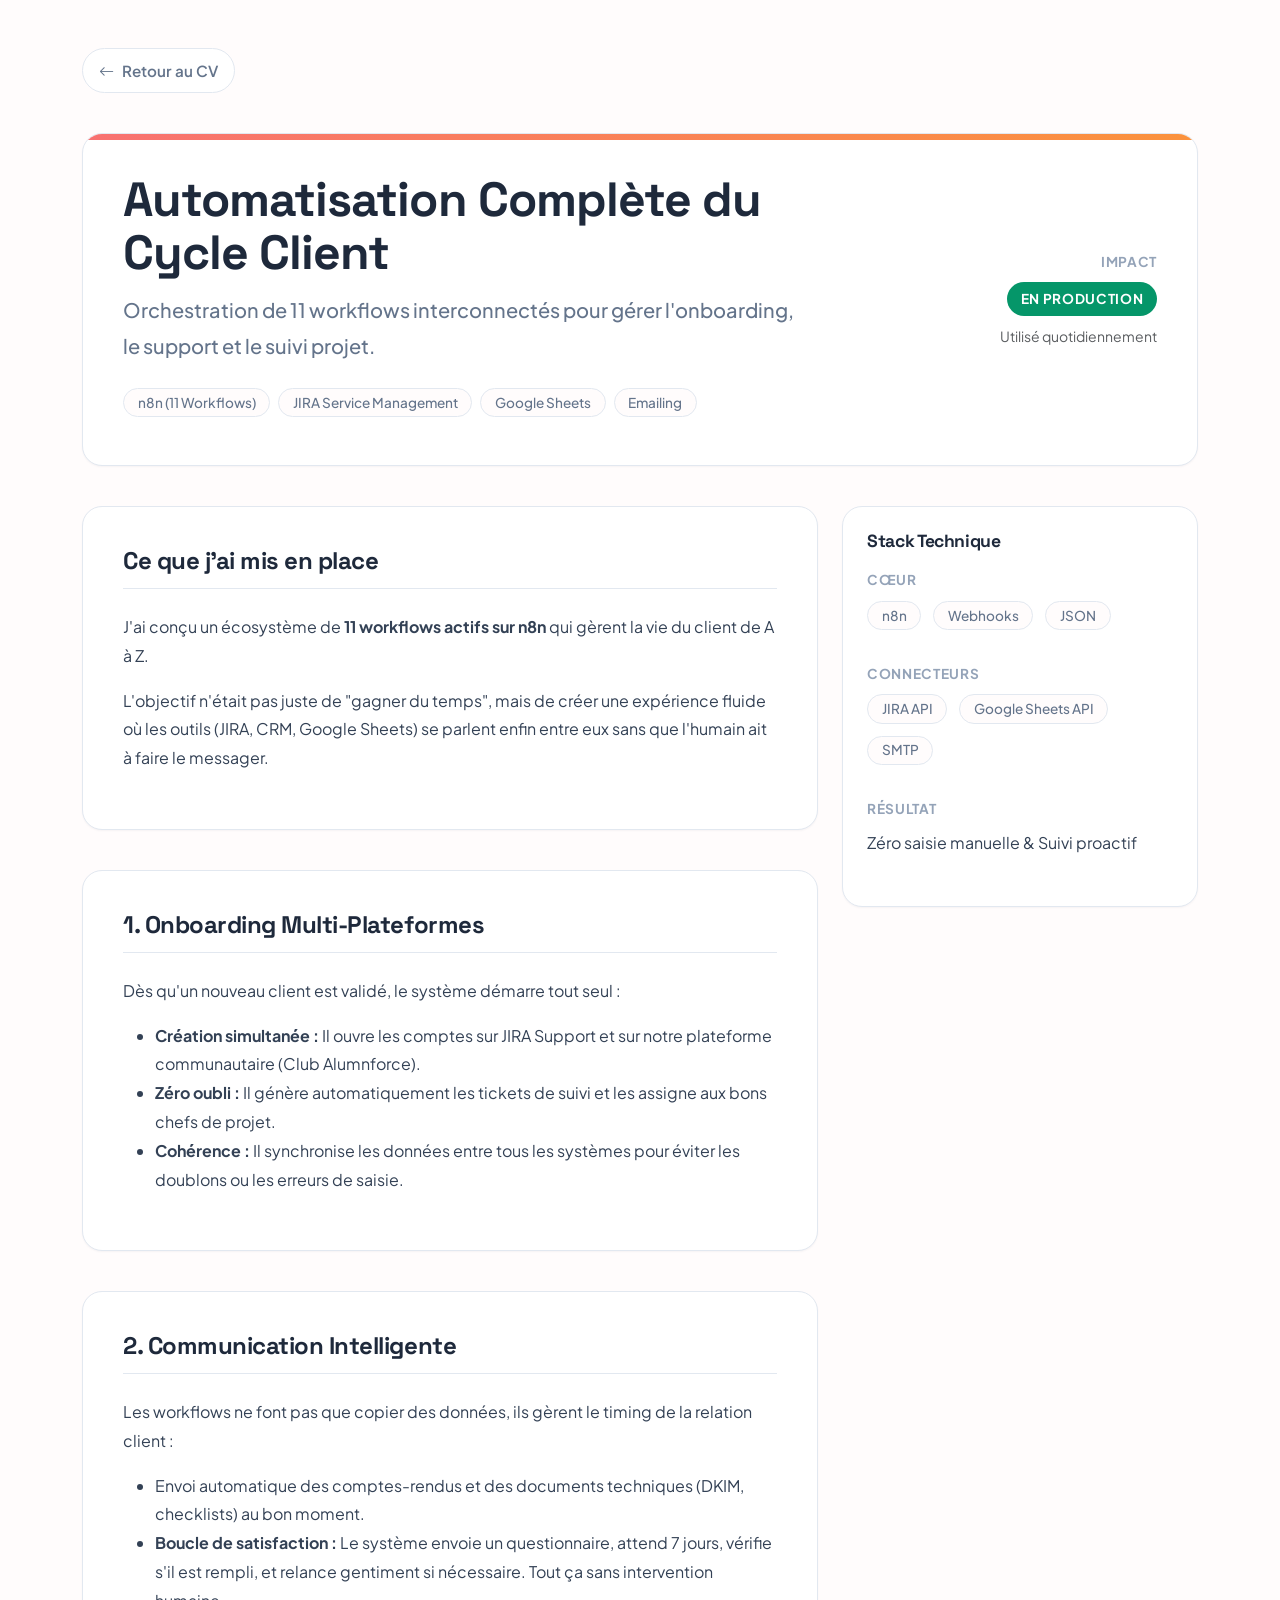
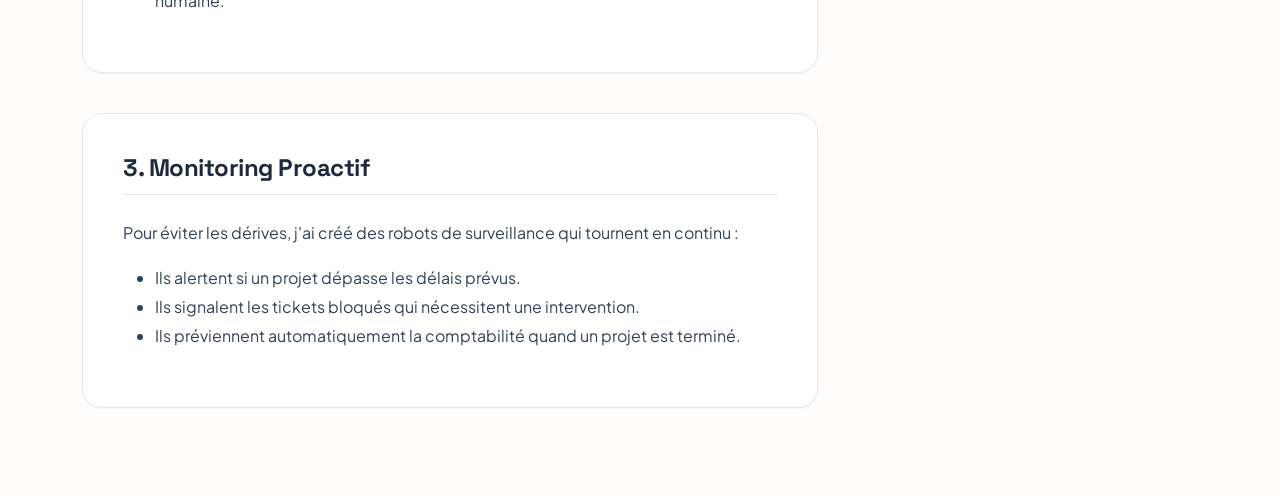
==== pages/projects/automation.html @ a8fdc612 "Initial commit: Portfolio website" ====
<!DOCTYPE html>
<html lang="fr">
<head>
  <meta charset="UTF-8" />
  <meta name="viewport" content="width=device-width, initial-scale=1" />
  <title>Automatisation du Cycle Client – Rémi GUERIN</title>

  <!-- Favicon -->
  <link rel="icon" type="image/svg+xml" href="../../favicon.svg">

  <!-- Fonts: Space Grotesk & Plus Jakarta Sans -->
  <link rel="preconnect" href="https://fonts.googleapis.com">
  <link rel="preconnect" href="https://fonts.gstatic.com" crossorigin>
  <link href="https://fonts.googleapis.com/css2?family=Plus+Jakarta+Sans:wght@400;500;600&family=Space+Grotesk:wght@500;700;800&display=swap" rel="stylesheet">

  <!-- Bootstrap 5 + Icons -->
  <link href="https://cdn.jsdelivr.net/npm/bootstrap@5.3.3/dist/css/bootstrap.min.css" rel="stylesheet" />
  <link href="https://cdn.jsdelivr.net/npm/bootstrap-icons@1.11.3/font/bootstrap-icons.css" rel="stylesheet" />

  <!-- Custom Styles -->
  <link rel="stylesheet" href="../../assets/css/variables.css" />
  <link rel="stylesheet" href="../../assets/css/project-page.css" />
</head>

<body>
  <div class="container py-5">
    <!-- Navigation retour -->
    <div>
      <a href="../../index.html#projects-section" class="back-link">
        <i class="bi bi-arrow-left"></i> Retour au CV
      </a>
    </div>

    <!-- Header du projet -->
    <header class="project-header fade-in-up">
      <div class="row align-items-center">
        <div class="col-lg-8">
          <h1 class="project-title">Automatisation Complète du Cycle Client</h1>
          <p class="project-lead">Orchestration de 11 workflows interconnectés pour gérer l'onboarding, le support et le suivi projet.</p>
          <div class="d-flex flex-wrap">
            <span class="badge">n8n (11 Workflows)</span>
            <span class="badge">JIRA Service Management</span>
            <span class="badge">Google Sheets</span>
            <span class="badge">Emailing</span>
          </div>
        </div>
        <div class="col-lg-4 text-lg-end mt-4 mt-lg-0">
          <span class="sidebar-label">Impact</span>
          <span class="status-badge active">En Production</span>
          <div class="text-muted small mt-2">Utilisé quotidiennement</div>
        </div>
      </div>
    </header>

    <div class="row">
      <!-- Colonne Principale -->
      <div class="col-lg-8">
        
        <!-- Section 1 -->
        <section class="content-card fade-in-up" style="transition-delay: 100ms;">
          <h2 class="content-title">Ce que j'ai mis en place</h2>
          <p>
            J'ai conçu un écosystème de <strong>11 workflows actifs sur n8n</strong> qui gèrent la vie du client de A à Z.
          </p>
          <p>
            L'objectif n'était pas juste de "gagner du temps", mais de créer une expérience fluide où les outils (JIRA, CRM, Google Sheets) se parlent enfin entre eux sans que l'humain ait à faire le messager.
          </p>
        </section>

        <!-- Section 2 -->
        <section class="content-card fade-in-up" style="transition-delay: 200ms;">
          <h2 class="content-title">1. Onboarding Multi-Plateformes</h2>
          <p>
            Dès qu'un nouveau client est validé, le système démarre tout seul :
          </p>
          <ul>
            <li><strong>Création simultanée :</strong> Il ouvre les comptes sur JIRA Support et sur notre plateforme communautaire (Club Alumnforce).</li>
            <li><strong>Zéro oubli :</strong> Il génère automatiquement les tickets de suivi et les assigne aux bons chefs de projet.</li>
            <li><strong>Cohérence :</strong> Il synchronise les données entre tous les systèmes pour éviter les doublons ou les erreurs de saisie.</li>
          </ul>
        </section>

        <!-- Section 3 -->
        <section class="content-card fade-in-up" style="transition-delay: 300ms;">
          <h2 class="content-title">2. Communication Intelligente</h2>
          <p>
            Les workflows ne font pas que copier des données, ils gèrent le timing de la relation client :
          </p>
          <ul>
            <li>Envoi automatique des comptes-rendus et des documents techniques (DKIM, checklists) au bon moment.</li>
            <li><strong>Boucle de satisfaction :</strong> Le système envoie un questionnaire, attend 7 jours, vérifie s'il est rempli, et relance gentiment si nécessaire. Tout ça sans intervention humaine.</li>
          </ul>
        </section>

        <!-- Section 4 -->
        <section class="content-card fade-in-up" style="transition-delay: 400ms;">
          <h2 class="content-title">3. Monitoring Proactif</h2>
          <p>
            Pour éviter les dérives, j'ai créé des robots de surveillance qui tournent en continu :
          </p>
          <ul>
            <li>Ils alertent si un projet dépasse les délais prévus.</li>
            <li>Ils signalent les tickets bloqués qui nécessitent une intervention.</li>
            <li>Ils préviennent automatiquement la comptabilité quand un projet est terminé.</li>
          </ul>
        </section>

      </div>

      <!-- Sidebar -->
      <div class="col-lg-4">
        <aside class="sidebar-card fade-in-up" style="transition-delay: 500ms;">
          <h3 class="sidebar-title">Stack Technique</h3>
          
          <div class="sidebar-section">
            <span class="sidebar-label">Cœur</span>
            <div class="d-flex flex-wrap gap-1">
              <span class="badge">n8n</span>
              <span class="badge">Webhooks</span>
              <span class="badge">JSON</span>
            </div>
          </div>

          <div class="sidebar-section">
            <span class="sidebar-label">Connecteurs</span>
            <div class="d-flex flex-wrap gap-1">
              <span class="badge">JIRA API</span>
              <span class="badge">Google Sheets API</span>
              <span class="badge">SMTP</span>
            </div>
          </div>

          <div class="sidebar-section">
            <span class="sidebar-label">Résultat</span>
            <div>Zéro saisie manuelle & Suivi proactif</div>
          </div>
        </aside>
      </div>
    </div>
  </div>

  <!-- Bootstrap JS -->
  <script src="https://cdn.jsdelivr.net/npm/bootstrap@5.3.3/dist/js/bootstrap.bundle.min.js"></script>
  
  <!-- Custom Scripts -->
  <script src="../../assets/js/animations.js"></script>
</body>
</html>
---- assets/css/variables.css ----
/* ============================================
   VARIABLES CSS - PORTFOLIO RÉMI GUERIN
   Design System v3.3 - Organic Warmth (Terracotta & Slate)
   ============================================ */

:root {
  /* ===== PALETTE DE COULEURS (Slate & Terracotta) ===== */
  
  /* Marque / Accents - TERRACOTTA / SAUMON */
  --primary: #1e293b;       /* Slate 800 - Plus doux que le noir */
  --primary-light: #475569; /* Slate 600 */
  
  /* Accent plus mature et moins "fluo" */
  --accent: #f87171;        /* Rouge/Orange doux (Red 400) - Chaleureux mais pas agressif */
  --accent-light: #fca5a5;  /* Red 300 - Pastel */
  --accent-dark: #dc2626;   /* Red 600 - Pour la lisibilité sur fond clair */

  /* Arrière-plans */
  --bg: #ffffff;            
  --light-bg: #fffcfc;      /* Blanc cassé très légèrement chaud (presque imperceptible) */
  --lighter-bg: #fafafa;    
  --card-bg: #ffffff;
  --border: #e2e8f0;        /* Slate 200 */

  /* Textes */
  --text: #334155;          /* Slate 700 */
  --text-light: #64748b;    /* Slate 500 */
  --text-lighter: #94a3b8;  /* Slate 400 */

  /* Gradients */
  /* Dégradé pêche/saumon très doux */
  --gradient-primary: linear-gradient(135deg, #f87171 0%, #fb923c 100%); 
  --gradient-dark: linear-gradient(135deg, #1e293b 0%, #334155 100%);
  --gradient-light: linear-gradient(135deg, #fffcfc 0%, #ffffff 100%);
  --gradient-glow: radial-gradient(circle at center, rgba(248, 113, 113, 0.12) 0%, rgba(255, 255, 255, 0) 70%);

  /* ===== TYPOGRAPHIE ===== */
  --font-heading: 'Space Grotesk', sans-serif;
  --font-body: 'Plus Jakarta Sans', sans-serif;

  /* ===== OMBRES (Chaudes mais subtiles) ===== */
  --shadow-sm: 0 1px 2px 0 rgba(15, 23, 42, 0.04);
  --shadow-md: 0 4px 6px -1px rgba(15, 23, 42, 0.08), 0 2px 4px -1px rgba(15, 23, 42, 0.04);
  --shadow-lg: 0 10px 15px -3px rgba(15, 23, 42, 0.08), 0 4px 6px -2px rgba(15, 23, 42, 0.04);
  --shadow-xl: 0 20px 25px -5px rgba(15, 23, 42, 0.08), 0 10px 10px -5px rgba(15, 23, 42, 0.03);
  
  /* Glow coloré très diffus */
  --shadow-accent: 0 10px 40px -10px rgba(248, 113, 113, 0.25);

  /* ===== DIVERS ===== */
  --transition-fast: 150ms cubic-bezier(0.4, 0, 0.2, 1);
  --transition-base: 300ms cubic-bezier(0.4, 0, 0.2, 1); 
  --transition-bounce: 500ms cubic-bezier(0.34, 1.56, 0.64, 1);

  --radius-sm: 8px;
  --radius-md: 12px;
  --radius-lg: 20px;       
  --radius-xl: 32px;
  --radius-full: 9999px;

  --space-xs: 0.5rem;
  --space-sm: 0.75rem;
  --space-md: 1rem;
  --space-lg: 1.5rem;
  --space-xl: 2.5rem;
  --space-2xl: 4rem;
}
---- assets/css/project-page.css ----
/* ============================================
   STYLES PAGES PROJETS - PORTFOLIO RÉMI GUERIN
   Design System v3.1 - Modern Light
   ============================================ */

/* ===== GLOBAL ===== */
body {
  background: var(--light-bg); /* Fond gris très clair pour faire ressortir le contenu blanc */
  font-family: var(--font-body);
  color: var(--text);
  line-height: 1.8;
}

h1, h2, h3, h4, h5, h6 {
  font-family: var(--font-heading);
  color: var(--primary);
  letter-spacing: -0.02em;
}

/* ===== NAVIGATION ===== */
.back-link {
  display: inline-flex;
  align-items: center;
  gap: 0.5rem;
  color: var(--text-light);
  text-decoration: none;
  font-weight: 600;
  font-size: 0.95rem;
  padding: 0.5rem 1rem;
  border-radius: var(--radius-full);
  background: #ffffff;
  border: 1px solid var(--border);
  transition: all 0.2s ease;
  margin-bottom: var(--space-xl);
}

.back-link:hover {
  color: var(--accent);
  border-color: var(--accent);
  transform: translateX(-3px);
  box-shadow: var(--shadow-sm);
}

/* ===== PROJECT HEADER ===== */
.project-header {
  background: #ffffff;
  border-radius: var(--radius-lg);
  border: 1px solid var(--border);
  padding: var(--space-xl);
  margin-bottom: var(--space-xl);
  box-shadow: var(--shadow-sm);
  position: relative;
  overflow: hidden;
}

/* Bandeau coloré décoratif en haut */
.project-header::before {
  content: '';
  position: absolute;
  top: 0;
  left: 0;
  right: 0;
  height: 6px;
  background: var(--gradient-primary);
}

.project-title {
  font-size: clamp(2rem, 5vw, 3rem);
  font-weight: 800;
  margin-bottom: var(--space-sm);
  line-height: 1.1;
}

.project-lead {
  font-size: 1.25rem;
  color: var(--text-light);
  margin-bottom: var(--space-lg);
  font-weight: 500;
}

/* ===== BADGES ===== */
.badge {
  background: var(--light-bg) !important;
  color: var(--text-light) !important;
  border: 1px solid var(--border) !important;
  padding: 0.5em 1em;
  border-radius: var(--radius-full);
  font-size: 0.85rem;
  font-weight: 500;
  margin-right: 0.5rem;
  margin-bottom: 0.5rem;
  font-family: var(--font-body);
}

/* ===== CONTENT SECTIONS ===== */
.content-card {
  background: #ffffff;
  border-radius: var(--radius-lg);
  border: 1px solid var(--border);
  padding: var(--space-xl);
  box-shadow: var(--shadow-sm);
  margin-bottom: var(--space-xl);
}

.content-title {
  font-size: 1.5rem;
  font-weight: 700;
  margin-bottom: var(--space-lg);
  padding-bottom: var(--space-sm);
  border-bottom: 1px solid var(--border);
  color: var(--primary);
}

p {
  color: var(--text);
  margin-bottom: var(--space-md);
}

em.placeholder-text {
  color: var(--text-lighter);
  font-style: italic;
}

/* ===== SIDEBAR CARD ===== */
.sidebar-card {
  background: #ffffff;
  border-radius: var(--radius-lg);
  border: 1px solid var(--border);
  padding: var(--space-lg);
  box-shadow: var(--shadow-sm);
  position: sticky;
  top: 2rem;
}

.sidebar-title {
  font-size: 1.1rem;
  font-weight: 700;
  margin-bottom: var(--space-md);
  color: var(--primary);
  font-family: var(--font-heading);
}

.sidebar-section {
  margin-bottom: var(--space-lg);
}

.sidebar-label {
  font-size: 0.85rem;
  text-transform: uppercase;
  letter-spacing: 0.05em;
  font-weight: 700;
  color: var(--text-lighter);
  margin-bottom: 0.5rem;
  display: block;
}

/* ===== STATUS BADGES ===== */
.status-badge {
  display: inline-block;
  padding: 0.35em 1em;
  border-radius: var(--radius-full);
  font-weight: 700;
  font-size: 0.85rem;
  text-transform: uppercase;
  letter-spacing: 0.05em;
  color: white !important;
}

.status-badge.active { background: #059669 !important; border: none !important; }
.status-badge.progress { background: #e11d48 !important; border: none !important; }
.status-badge.stable { background: #6366f1 !important; border: none !important; }
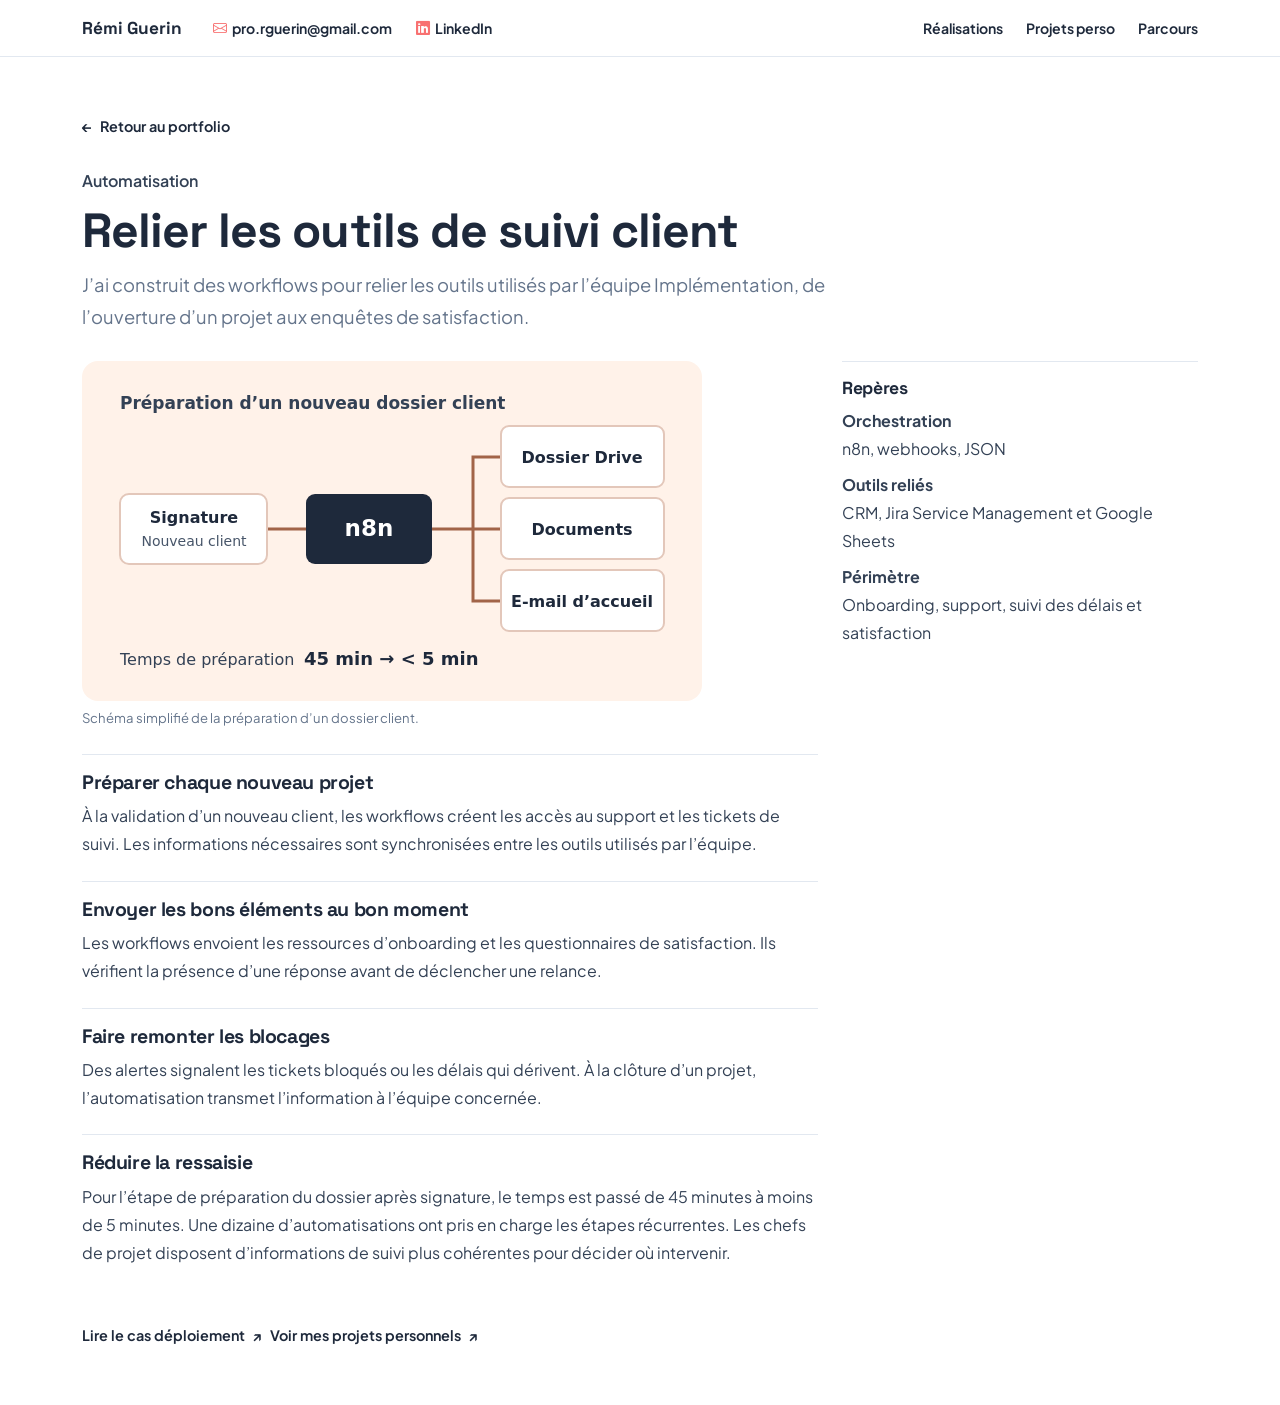
==== commit d2e2bca5: "Refonte du portfolio en site vitrine Nouveau hero avec photo, bande de résultats, offres, cartes de " ====
--- a/pages/projects/automation.html
+++ b/pages/projects/automation.html
@@ -1,148 +1,98 @@
-<!DOCTYPE html>
+<!doctype html>
 <html lang="fr">
 <head>
-  <meta charset="UTF-8" />
-  <meta name="viewport" content="width=device-width, initial-scale=1" />
-  <title>Automatisation du Cycle Client – Rémi GUERIN</title>
-
-  <!-- Favicon -->
+  <meta charset="utf-8">
+  <meta name="viewport" content="width=device-width, initial-scale=1">
+  <title>Relier les outils de suivi client — Rémi Guerin</title>
+  <meta name="description" content="J’ai construit des workflows pour relier les outils utilisés par l’équipe Implémentation, de l’ouverture d’un projet aux enquêtes de satisfaction.">
+  <meta name="theme-color" content="#fff7ed">
   <link rel="icon" type="image/svg+xml" href="../../favicon.svg">
 
-  <!-- Fonts: Space Grotesk & Plus Jakarta Sans -->
+  <!-- Fonts -->
   <link rel="preconnect" href="https://fonts.googleapis.com">
   <link rel="preconnect" href="https://fonts.gstatic.com" crossorigin>
   <link href="https://fonts.googleapis.com/css2?family=Plus+Jakarta+Sans:wght@400;500;600&family=Space+Grotesk:wght@500;700;800&display=swap" rel="stylesheet">
 
-  <!-- Bootstrap 5 + Icons -->
+  <!-- Bootstrap 5 -->
   <link href="https://cdn.jsdelivr.net/npm/bootstrap@5.3.3/dist/css/bootstrap.min.css" rel="stylesheet" />
   <link href="https://cdn.jsdelivr.net/npm/bootstrap-icons@1.11.3/font/bootstrap-icons.css" rel="stylesheet" />
 
-  <!-- Custom Styles -->
+  <!-- Styles -->
   <link rel="stylesheet" href="../../assets/css/variables.css" />
   <link rel="stylesheet" href="../../assets/css/project-page.css" />
+  <link rel="stylesheet" href="../../assets/css/modern.css" />
 </head>
+<body>
+  <a class="visually-hidden-focusable skip-link bg-white p-3" href="#contenu">Aller au contenu</a>
+  <header class="site-nav">
+    <div class="container site-nav-inner">
+      <a class="site-name" href="../../index.html#accueil">Rémi Guerin</a>
+      <div class="site-contacts" role="group" aria-label="Me contacter">
+        <a href="mailto:pro.rguerin@gmail.com" aria-label="E-mail : pro.rguerin@gmail.com">
+          <i class="bi bi-envelope" aria-hidden="true"></i>
+          <span class="email-full">pro.rguerin@gmail.com</span><span class="email-short">E-mail</span>
+        </a>
+        <a href="https://www.linkedin.com/in/r%C3%A9mi-guerin/">
+          <i class="bi bi-linkedin" aria-hidden="true"></i> LinkedIn
+        </a>
+      </div>
+      <nav class="site-nav-links" aria-label="Navigation principale">
+        <a href="../../index.html#projects-section">Réalisations</a>
+        <a href="../../index.html#projets-personnels">Projets perso</a>
+        <a href="../../index.html#parcours">Parcours</a>
+      </nav>
+    </div>
+  </header>
 
-<body>
-  <div class="container py-5">
-    <!-- Navigation retour -->
-    <div>
-      <a href="../../index.html#projects-section" class="back-link">
-        <i class="bi bi-arrow-left"></i> Retour au CV
-      </a>
-    </div>
-
-    <!-- Header du projet -->
-    <header class="project-header fade-in-up">
-      <div class="row align-items-center">
-        <div class="col-lg-8">
-          <h1 class="project-title">Automatisation Complète du Cycle Client</h1>
-          <p class="project-lead">Orchestration de 11 workflows interconnectés pour gérer l'onboarding, le support et le suivi projet.</p>
-          <div class="d-flex flex-wrap">
-            <span class="badge">n8n (11 Workflows)</span>
-            <span class="badge">JIRA Service Management</span>
-            <span class="badge">Google Sheets</span>
-            <span class="badge">Emailing</span>
-          </div>
-        </div>
-        <div class="col-lg-4 text-lg-end mt-4 mt-lg-0">
-          <span class="sidebar-label">Impact</span>
-          <span class="status-badge active">En Production</span>
-          <div class="text-muted small mt-2">Utilisé quotidiennement</div>
-        </div>
-      </div>
+  <main id="contenu" class="container py-5">
+    <a class="back-link" href="../../index.html#projects-section"><span aria-hidden="true">←</span> Retour au portfolio</a>
+    <header class="project-header">
+      <p class="fw-semibold mb-2">Automatisation</p>
+      <h1 class="project-title">Relier les outils de suivi client</h1>
+      <p class="project-lead mb-0">J’ai construit des workflows pour relier les outils utilisés par l’équipe Implémentation, de l’ouverture d’un projet aux enquêtes de satisfaction.</p>
     </header>
 
-    <div class="row">
-      <!-- Colonne Principale -->
+    <div class="row g-4">
       <div class="col-lg-8">
-        
-        <!-- Section 1 -->
-        <section class="content-card fade-in-up" style="transition-delay: 100ms;">
-          <h2 class="content-title">Ce que j'ai mis en place</h2>
-          <p>
-            J'ai conçu un écosystème de <strong>11 workflows actifs sur n8n</strong> qui gèrent la vie du client de A à Z.
-          </p>
-          <p>
-            L'objectif n'était pas juste de "gagner du temps", mais de créer une expérience fluide où les outils (JIRA, CRM, Google Sheets) se parlent enfin entre eux sans que l'humain ait à faire le messager.
-          </p>
+        <figure class="project-visual">
+          <img src="../../assets/images/n8n.svg" width="620" height="340" alt="Flux n8n de la signature à l’e-mail d’accueil, en passant par la création du dossier et des documents">
+          <figcaption>Schéma simplifié de la préparation d’un dossier client.</figcaption>
+        </figure>
+        <section class="content-card">
+          <h2 class="content-title">Préparer chaque nouveau projet</h2>
+          <p>À la validation d’un nouveau client, les workflows créent les accès au support et les tickets de suivi. Les informations nécessaires sont synchronisées entre les outils utilisés par l’équipe.</p>
         </section>
-
-        <!-- Section 2 -->
-        <section class="content-card fade-in-up" style="transition-delay: 200ms;">
-          <h2 class="content-title">1. Onboarding Multi-Plateformes</h2>
-          <p>
-            Dès qu'un nouveau client est validé, le système démarre tout seul :
-          </p>
-          <ul>
-            <li><strong>Création simultanée :</strong> Il ouvre les comptes sur JIRA Support et sur notre plateforme communautaire (Club Alumnforce).</li>
-            <li><strong>Zéro oubli :</strong> Il génère automatiquement les tickets de suivi et les assigne aux bons chefs de projet.</li>
-            <li><strong>Cohérence :</strong> Il synchronise les données entre tous les systèmes pour éviter les doublons ou les erreurs de saisie.</li>
-          </ul>
+        <section class="content-card">
+          <h2 class="content-title">Envoyer les bons éléments au bon moment</h2>
+          <p>Les workflows envoient les ressources d’onboarding et les questionnaires de satisfaction. Ils vérifient la présence d’une réponse avant de déclencher une relance.</p>
         </section>
-
-        <!-- Section 3 -->
-        <section class="content-card fade-in-up" style="transition-delay: 300ms;">
-          <h2 class="content-title">2. Communication Intelligente</h2>
-          <p>
-            Les workflows ne font pas que copier des données, ils gèrent le timing de la relation client :
-          </p>
-          <ul>
-            <li>Envoi automatique des comptes-rendus et des documents techniques (DKIM, checklists) au bon moment.</li>
-            <li><strong>Boucle de satisfaction :</strong> Le système envoie un questionnaire, attend 7 jours, vérifie s'il est rempli, et relance gentiment si nécessaire. Tout ça sans intervention humaine.</li>
-          </ul>
+        <section class="content-card">
+          <h2 class="content-title">Faire remonter les blocages</h2>
+          <p>Des alertes signalent les tickets bloqués ou les délais qui dérivent. À la clôture d’un projet, l’automatisation transmet l’information à l’équipe concernée.</p>
         </section>
-
-        <!-- Section 4 -->
-        <section class="content-card fade-in-up" style="transition-delay: 400ms;">
-          <h2 class="content-title">3. Monitoring Proactif</h2>
-          <p>
-            Pour éviter les dérives, j'ai créé des robots de surveillance qui tournent en continu :
-          </p>
-          <ul>
-            <li>Ils alertent si un projet dépasse les délais prévus.</li>
-            <li>Ils signalent les tickets bloqués qui nécessitent une intervention.</li>
-            <li>Ils préviennent automatiquement la comptabilité quand un projet est terminé.</li>
-          </ul>
+        <section class="content-card">
+          <h2 class="content-title">Réduire la ressaisie</h2>
+          <p>Pour l’étape de préparation du dossier après signature, le temps est passé de 45 minutes à moins de 5 minutes. Une dizaine d’automatisations ont pris en charge les étapes récurrentes. Les chefs de projet disposent d’informations de suivi plus cohérentes pour décider où intervenir.</p>
         </section>
-
       </div>
-
-      <!-- Sidebar -->
-      <div class="col-lg-4">
-        <aside class="sidebar-card fade-in-up" style="transition-delay: 500ms;">
-          <h3 class="sidebar-title">Stack Technique</h3>
-          
-          <div class="sidebar-section">
-            <span class="sidebar-label">Cœur</span>
-            <div class="d-flex flex-wrap gap-1">
-              <span class="badge">n8n</span>
-              <span class="badge">Webhooks</span>
-              <span class="badge">JSON</span>
-            </div>
-          </div>
-
-          <div class="sidebar-section">
-            <span class="sidebar-label">Connecteurs</span>
-            <div class="d-flex flex-wrap gap-1">
-              <span class="badge">JIRA API</span>
-              <span class="badge">Google Sheets API</span>
-              <span class="badge">SMTP</span>
-            </div>
-          </div>
-
-          <div class="sidebar-section">
-            <span class="sidebar-label">Résultat</span>
-            <div>Zéro saisie manuelle & Suivi proactif</div>
-          </div>
-        </aside>
-      </div>
+      <aside class="col-lg-4" aria-labelledby="reperes">
+        <div class="sidebar-card">
+          <h2 id="reperes" class="sidebar-title">Repères</h2>
+          <dl>
+            <dt>Orchestration</dt>
+            <dd>n8n, webhooks, JSON</dd>
+            <dt>Outils reliés</dt>
+            <dd>CRM, Jira Service Management et Google Sheets</dd>
+            <dt>Périmètre</dt>
+            <dd>Onboarding, support, suivi des délais et satisfaction</dd>
+          </dl>
+        </div>
+      </aside>
     </div>
-  </div>
-
-  <!-- Bootstrap JS -->
-  <script src="https://cdn.jsdelivr.net/npm/bootstrap@5.3.3/dist/js/bootstrap.bundle.min.js"></script>
-  
-  <!-- Custom Scripts -->
-  <script src="../../assets/js/animations.js"></script>
+    <div class="d-flex flex-wrap gap-2 mt-4">
+      <a class="back-link mb-0" href="deployments.html">Lire le cas déploiement <span aria-hidden="true">↗</span></a>
+      <a class="back-link mb-0" href="../../index.html#projets-personnels">Voir mes projets personnels <span aria-hidden="true">↗</span></a>
+    </div>
+  </main>
 </body>
 </html>
--- a/assets/css/variables.css
+++ b/assets/css/variables.css
@@ -14,6 +14,9 @@
   --accent: #f87171;        /* Rouge/Orange doux (Red 400) - Chaleureux mais pas agressif */
   --accent-light: #fca5a5;  /* Red 300 - Pastel */
   --accent-dark: #dc2626;   /* Red 600 - Pour la lisibilité sur fond clair */
+  --accent-orange: #fb923c;
+  --accent-surface: #fff2e9;
+  --accent-border: #f9d7c6;
 
   /* Arrière-plans */
   --bg: #ffffff;            
@@ -29,7 +32,7 @@
 
   /* Gradients */
   /* Dégradé pêche/saumon très doux */
-  --gradient-primary: linear-gradient(135deg, #f87171 0%, #fb923c 100%); 
+  --gradient-primary: linear-gradient(135deg, var(--accent) 0%, var(--accent-orange) 100%);
   --gradient-dark: linear-gradient(135deg, #1e293b 0%, #334155 100%);
   --gradient-light: linear-gradient(135deg, #fffcfc 0%, #ffffff 100%);
   --gradient-glow: radial-gradient(circle at center, rgba(248, 113, 113, 0.12) 0%, rgba(255, 255, 255, 0) 70%);
--- a/assets/css/project-page.css
+++ b/assets/css/project-page.css
@@ -1,171 +1,51 @@
-/* ============================================
-   STYLES PAGES PROJETS - PORTFOLIO RÉMI GUERIN
-   Design System v3.1 - Modern Light
-   ============================================ */
-
-/* ===== GLOBAL ===== */
 body {
-  background: var(--light-bg); /* Fond gris très clair pour faire ressortir le contenu blanc */
+  background: #fff;
   font-family: var(--font-body);
   color: var(--text);
-  line-height: 1.8;
+  line-height: 1.75;
 }
 
-h1, h2, h3, h4, h5, h6 {
+h1, h2, h3 {
   font-family: var(--font-heading);
   color: var(--primary);
-  letter-spacing: -0.02em;
+  letter-spacing: -.02em;
 }
 
-/* ===== NAVIGATION ===== */
 .back-link {
   display: inline-flex;
   align-items: center;
-  gap: 0.5rem;
-  color: var(--text-light);
+  gap: .45rem;
+  min-height: 2.75rem;
+  margin-bottom: 1.15rem;
+  color: var(--primary);
+  font-size: .9rem;
+  font-weight: 650;
   text-decoration: none;
-  font-weight: 600;
-  font-size: 0.95rem;
-  padding: 0.5rem 1rem;
-  border-radius: var(--radius-full);
-  background: #ffffff;
-  border: 1px solid var(--border);
-  transition: all 0.2s ease;
-  margin-bottom: var(--space-xl);
 }
 
-.back-link:hover {
-  color: var(--accent);
-  border-color: var(--accent);
-  transform: translateX(-3px);
-  box-shadow: var(--shadow-sm);
+.back-link:hover { color: var(--primary); text-decoration: underline; text-decoration-color: var(--accent-orange); text-underline-offset: .2em; }
+
+.project-header { max-width: 48rem; margin-bottom: 1.75rem; }
+.project-title {
+  margin-bottom: .65rem;
+  font-size: clamp(1.9rem, 5vw, 3rem);
+  font-weight: 700;
+  line-height: 1.15;
 }
+.project-lead { color: var(--text-light); font-size: clamp(1rem, 2.2vw, 1.15rem); }
 
-/* ===== PROJECT HEADER ===== */
-.project-header {
-  background: #ffffff;
-  border-radius: var(--radius-lg);
-  border: 1px solid var(--border);
-  padding: var(--space-xl);
-  margin-bottom: var(--space-xl);
-  box-shadow: var(--shadow-sm);
-  position: relative;
-  overflow: hidden;
+.content-card, .sidebar-card {
+  padding-top: 1rem;
+  border-top: 1px solid var(--border);
 }
+.content-card { margin-bottom: 1.4rem; }
+.content-title, .sidebar-title {
+  margin-bottom: .5rem;
+  font-size: 1.22rem;
+  font-weight: 700;
+}
+.sidebar-title { font-size: 1.1rem; }
 
-/* Bandeau coloré décoratif en haut */
-.project-header::before {
-  content: '';
-  position: absolute;
-  top: 0;
-  left: 0;
-  right: 0;
-  height: 6px;
-  background: var(--gradient-primary);
-}
-
-.project-title {
-  font-size: clamp(2rem, 5vw, 3rem);
-  font-weight: 800;
-  margin-bottom: var(--space-sm);
-  line-height: 1.1;
-}
-
-.project-lead {
-  font-size: 1.25rem;
-  color: var(--text-light);
-  margin-bottom: var(--space-lg);
-  font-weight: 500;
-}
-
-/* ===== BADGES ===== */
-.badge {
-  background: var(--light-bg) !important;
-  color: var(--text-light) !important;
-  border: 1px solid var(--border) !important;
-  padding: 0.5em 1em;
-  border-radius: var(--radius-full);
-  font-size: 0.85rem;
-  font-weight: 500;
-  margin-right: 0.5rem;
-  margin-bottom: 0.5rem;
-  font-family: var(--font-body);
-}
-
-/* ===== CONTENT SECTIONS ===== */
-.content-card {
-  background: #ffffff;
-  border-radius: var(--radius-lg);
-  border: 1px solid var(--border);
-  padding: var(--space-xl);
-  box-shadow: var(--shadow-sm);
-  margin-bottom: var(--space-xl);
-}
-
-.content-title {
-  font-size: 1.5rem;
-  font-weight: 700;
-  margin-bottom: var(--space-lg);
-  padding-bottom: var(--space-sm);
-  border-bottom: 1px solid var(--border);
-  color: var(--primary);
-}
-
-p {
-  color: var(--text);
-  margin-bottom: var(--space-md);
-}
-
-em.placeholder-text {
-  color: var(--text-lighter);
-  font-style: italic;
-}
-
-/* ===== SIDEBAR CARD ===== */
-.sidebar-card {
-  background: #ffffff;
-  border-radius: var(--radius-lg);
-  border: 1px solid var(--border);
-  padding: var(--space-lg);
-  box-shadow: var(--shadow-sm);
-  position: sticky;
-  top: 2rem;
-}
-
-.sidebar-title {
-  font-size: 1.1rem;
-  font-weight: 700;
-  margin-bottom: var(--space-md);
-  color: var(--primary);
-  font-family: var(--font-heading);
-}
-
-.sidebar-section {
-  margin-bottom: var(--space-lg);
-}
-
-.sidebar-label {
-  font-size: 0.85rem;
-  text-transform: uppercase;
-  letter-spacing: 0.05em;
-  font-weight: 700;
-  color: var(--text-lighter);
-  margin-bottom: 0.5rem;
-  display: block;
-}
-
-/* ===== STATUS BADGES ===== */
-.status-badge {
-  display: inline-block;
-  padding: 0.35em 1em;
-  border-radius: var(--radius-full);
-  font-weight: 700;
-  font-size: 0.85rem;
-  text-transform: uppercase;
-  letter-spacing: 0.05em;
-  color: white !important;
-}
-
-.status-badge.active { background: #059669 !important; border: none !important; }
-.status-badge.progress { background: #e11d48 !important; border: none !important; }
-.status-badge.stable { background: #6366f1 !important; border: none !important; }+.project-visual { max-width: 38.75rem; margin: 0 0 1.5rem; }
+.project-visual img { display: block; width: 100%; height: auto; }
+.project-visual figcaption { margin-top: .35rem; color: var(--text-light); font-size: .82rem; }
--- a/assets/css/modern.css
+++ b/assets/css/modern.css
@@ -0,0 +1,263 @@
+/* Navigation commune */
+.skip-link { position: absolute; inset: 0 auto auto 0; z-index: 1030; }
+html, body { scroll-padding-top: 4.5rem; }
+
+.site-nav {
+  position: sticky;
+  top: 0;
+  z-index: 1020;
+  background: #fff;
+  border-bottom: 1px solid var(--border);
+}
+
+.site-nav-inner {
+  display: grid;
+  grid-template-columns: auto auto 1fr;
+  align-items: center;
+  min-height: 3.5rem;
+  gap: 0 clamp(1rem, 2.4vw, 2rem);
+}
+
+.site-nav-links,
+.site-contacts {
+  display: flex;
+  align-items: center;
+  gap: 0 clamp(.65rem, 2vw, 1.45rem);
+}
+.site-nav-links { justify-self: end; }
+
+.site-nav a {
+  display: inline-flex;
+  align-items: center;
+  gap: .35rem;
+  min-height: 2.75rem;
+  color: var(--primary);
+  font-size: .88rem;
+  font-weight: 650;
+  text-decoration: none;
+  white-space: nowrap;
+}
+
+.site-nav .site-name { font-family: var(--font-heading); font-size: 1.08rem; font-weight: 700; }
+.site-contacts i { color: var(--accent); }
+.email-short { display: none; }
+.site-nav a:hover { text-decoration: underline; text-underline-offset: .22em; }
+:focus-visible { outline: 2px solid var(--primary); outline-offset: 3px; }
+
+/* Accueil */
+.portfolio { margin: 0; color: var(--text); background: #fff; font: 400 1rem/1.65 var(--font-body), system-ui, sans-serif; }
+.portfolio *, .portfolio *::before, .portfolio *::after { box-sizing: border-box; }
+.portfolio .container { width: min(73rem, calc(100% - 2 * clamp(1rem, 4.7vw, 4rem))); margin-inline: auto; }
+.portfolio img { display: block; max-width: 100%; }
+.portfolio h1, .portfolio h2, .portfolio h3, .portfolio h4, .portfolio h5 {
+  color: var(--primary);
+  font-family: var(--font-heading), system-ui, sans-serif;
+  line-height: 1.15;
+}
+.portfolio h3 { margin: 0 0 .55rem; font-size: clamp(1.17rem, 2.2vw, 1.55rem); letter-spacing: -.025em; }
+.portfolio a { color: var(--primary); text-underline-offset: .21em; }
+.portfolio .skip-link { padding: .65rem 1rem; background: white; transform: translateY(-130%); }
+.portfolio .skip-link:focus { transform: translateY(0); }
+.section-spacing { padding-block: clamp(2.8rem, 6.3vw, 5.5rem); }
+.section-title { margin: 0 0 clamp(1rem, 3vw, 2rem); font-size: clamp(2rem, 4.2vw, 3.45rem); letter-spacing: -.045em; }
+.section-intro { max-width: 64ch; margin: -.45rem 0 1.75rem; color: var(--primary-light); }
+
+.action {
+  display: inline-flex;
+  align-items: center;
+  justify-content: center;
+  gap: .5rem;
+  min-height: 2.85rem;
+  padding: .45rem .85rem;
+  border: 1px solid transparent;
+  border-radius: .45rem;
+  font-size: .92rem;
+  font-weight: 700;
+  text-decoration: none;
+}
+.portfolio .action-primary { color: white; background: var(--primary); }
+.portfolio .action-primary:hover { background: var(--primary-light); }
+.action-secondary { border-color: var(--accent-border); background: #fff; }
+.action-secondary:hover { border-color: var(--accent-orange); }
+
+.delivery-results { padding-block: clamp(1.55rem, 4vw, 3.1rem); color: #fff; background: var(--primary); }
+.delivery-results h2 { margin: 0 0 1.05rem; color: #fff; font-size: 1.14rem; }
+.delivery-results dl {
+  display: grid;
+  grid-template-columns: repeat(4, minmax(0, 1fr));
+  gap: 1.05rem;
+  margin: 0;
+}
+.delivery-results dl div { display: flex; flex-direction: column-reverse; justify-content: flex-end; }
+.delivery-results dl div + div { padding-left: 1rem; border-left: 1px solid #526176; }
+.delivery-results dt { color: #e2e8f0; font-size: .81rem; line-height: 1.4; }
+.delivery-results dd {
+  margin: 0 0 .32rem;
+  color: var(--accent-light);
+  font: 700 clamp(1.38rem, 3vw, 2.7rem)/1.05 var(--font-heading), system-ui, sans-serif;
+  letter-spacing: -.04em;
+  overflow-wrap: anywhere;
+}
+
+.service-grid, .method-grid {
+  display: grid;
+  grid-template-columns: repeat(4, minmax(0, 1fr));
+  gap: clamp(.85rem, 2vw, 1.5rem);
+}
+.service-grid article {
+  padding: clamp(1rem, 2.2vw, 1.5rem);
+  border: 1px solid var(--accent-border);
+  border-radius: .6rem;
+}
+.service-grid i {
+  display: grid;
+  place-items: center;
+  width: 2.65rem;
+  height: 2.65rem;
+  margin-bottom: .75rem;
+  border-radius: .6rem;
+  color: var(--accent);
+  background: var(--accent-surface);
+  font-size: 1.4rem;
+}
+.service-grid p, .method-grid p, .lab-grid p { margin: 0; color: var(--primary-light); font-size: .94rem; }
+
+.case-band { background: var(--accent-surface); }
+.case-list { display: grid; grid-template-columns: repeat(3, minmax(0, 1fr)); gap: clamp(1rem, 2.2vw, 1.75rem); }
+.case-more { justify-self: start; }
+.case-card {
+  position: relative;
+  display: grid;
+  grid-row: span 5;
+  grid-template-rows: subgrid;
+  row-gap: 0;
+  align-items: start;
+  padding: clamp(1.35rem, 2.6vw, 2rem);
+  background: #fff;
+  border-radius: 1rem;
+  box-shadow: 0 1px 2px rgba(30, 41, 59, .05), 0 12px 32px -14px rgba(162, 100, 72, .28);
+  transition: transform .2s ease-out, box-shadow .2s ease-out;
+}
+.case-card:hover { transform: translateY(-4px); box-shadow: 0 1px 2px rgba(30, 41, 59, .05), 0 22px 40px -16px rgba(162, 100, 72, .38); }
+.case-tag {
+  display: inline-flex; align-items: center; gap: .45rem; justify-self: start;
+  margin: 0 0 1.1rem; padding: .3rem .75rem;
+  color: #9a3412; background: var(--accent-surface); border-radius: 999px;
+  font-size: .78rem; font-weight: 700; letter-spacing: .02em;
+}
+.case-card h3 a { text-decoration: none; }
+.case-card h3 a::after { content: ""; position: absolute; inset: 0; border-radius: inherit; }
+.case-card h3 a:focus-visible { outline: none; }
+.case-card:has(h3 a:focus-visible) { outline: 2px solid var(--primary); outline-offset: 3px; }
+.case-card > p:not([class]) { margin: 0 0 1.5rem; color: var(--primary-light); font-size: .95rem; }
+.case-result { margin: 0; padding-top: 1.1rem; border-top: 1px solid var(--border); }
+.case-result strong {
+  display: block; color: var(--primary);
+  font: 700 clamp(2.1rem, 3.6vw, 2.75rem)/1.05 var(--font-heading), system-ui, sans-serif;
+  letter-spacing: -.04em;
+}
+.case-result strong::after { content: ""; display: block; width: 2.25rem; height: 3px; margin: .55rem 0 .5rem; background: var(--gradient-primary); border-radius: 3px; }
+.case-result span { display: block; color: var(--text); font-size: .9rem; line-height: 1.45; }
+.case-more { display: inline-flex; align-items: center; gap: .35rem; margin-top: 1.25rem; color: var(--primary); font-size: .88rem; font-weight: 700; }
+.lab-grid h3 a, .section-intro a { text-decoration-color: var(--accent); }
+.lab-grid h3 i { color: var(--primary); font-size: .74em; }
+
+.method-grid { margin: 0; padding: 0; list-style: none; }
+.method-grid li { padding-top: .65rem; border-top: 3px solid var(--accent); }
+.method-grid li > span { display: block; margin-bottom: .3rem; color: var(--primary-light); font-size: .83rem; font-weight: 650; }
+
+.lab-band { border-block: 1px solid var(--accent-border); background: #fffbf8; }
+.lab-grid { display: grid; grid-template-columns: repeat(2, minmax(0, 1fr)); gap: clamp(1.25rem, 4vw, 3.5rem); }
+.lab-visual { display: flex; align-items: center; justify-content: center; height: clamp(12rem, 30vw, 21rem); margin-bottom: .85rem; overflow: hidden; border-radius: .65rem; }
+.vialy-visual { gap: clamp(.6rem, 2vw, 1.15rem); background: #e8f1f2; }
+.vialy-visual img { width: auto; height: 87%; border: 1px solid #7d959c; border-radius: .65rem; }
+.mypc-visual { background: #fbf6ee; }
+.mypc-visual img { width: 100%; height: 100%; object-fit: contain; }
+
+.career-layout {
+  display: grid;
+  grid-template-columns: minmax(0, 1.7fr) minmax(0, 1fr);
+  align-items: start;
+  gap: clamp(1.65rem, 5vw, 4.5rem);
+}
+
+.career-heading { margin: 0 0 1.15rem; font-size: 1.2rem; }
+
+.career-timeline {
+  margin: 0;
+  padding: 0;
+  list-style: none;
+  border-left: 1px solid var(--accent-border);
+}
+
+.career-employer { position: relative; padding: 0 0 1.65rem 1.2rem; }
+.career-employer:last-child { padding-bottom: .15rem; }
+.career-employer::before {
+  content: "";
+  position: absolute;
+  top: .42rem;
+  left: -.28rem;
+  width: .5rem;
+  height: .5rem;
+  border-radius: 50%;
+  background: var(--gradient-primary);
+}
+
+.career-employer h4, .career-school { margin: 0 0 .55rem; color: var(--primary); font-size: 1.1rem; font-weight: 700; }
+.career-role + .career-role { margin-top: .85rem; }
+.career-role h5 { margin: .16rem 0 .2rem; font-size: 1rem; line-height: 1.35; }
+.career-role p, .career-education p, .career-credentials dd { margin: 0; font-size: .93rem; line-height: 1.6; }
+.career-layout .career-date { color: var(--primary-light); font-size: .8rem; font-weight: 650; }
+
+.career-education { padding-left: clamp(1rem, 3vw, 2rem); border-left: 1px solid var(--border); }
+.career-education section + section { margin-top: 1.35rem; padding-top: 1.15rem; border-top: 1px solid var(--border); }
+.career-education .career-heading { margin-bottom: .65rem; }
+.career-education .career-school { margin: .2rem 0; font-size: 1.08rem; }
+.career-education .career-exchange { margin-top: .55rem; color: var(--text-light); }
+.career-credentials { display: grid; gap: .65rem; margin: 0; }
+.career-credentials dt { color: var(--primary); font-size: .93rem; }
+.career-credentials dd { color: var(--text-light); }
+
+.site-footer { padding-block: clamp(2.25rem, 5vw, 4rem); background: var(--accent-surface); border-top: 1px solid var(--accent-border); }
+.footer-content { display: flex; flex-wrap: wrap; align-items: center; justify-content: space-between; gap: 1rem 2rem; }
+.site-footer h2 { margin: 0 0 .5rem; font-size: clamp(1.7rem, 3.1vw, 2.65rem); letter-spacing: -.035em; }
+.site-footer p { max-width: 55ch; margin: 0; color: var(--primary-light); }
+
+@media (max-width: 991.98px) {
+  .email-full { display: none; }
+  .email-short { display: inline; }
+  .delivery-results dl { grid-template-columns: repeat(2, minmax(0, 1fr)); }
+  .delivery-results dl div:nth-child(odd) { padding-left: 0; border-left: 0; }
+  .service-grid, .method-grid { grid-template-columns: repeat(2, minmax(0, 1fr)); }
+  .case-list { grid-template-columns: 1fr; }
+}
+@media (max-width: 767.98px) {
+  html, body { scroll-padding-top: 6.25rem; }
+  .site-nav-inner { grid-template-columns: 1fr auto; }
+  .site-nav-links { grid-column: 1 / -1; justify-self: stretch; justify-content: space-between; border-top: 1px solid var(--border); }
+  .site-nav a { font-size: .8rem; }
+  .career-layout { grid-template-columns: 1fr; }
+  .career-education { padding: 1.15rem 0 0; border-top: 1px solid var(--border); border-left: 0; }
+}
+@media (max-width: 520px) {
+  .lab-grid { grid-template-columns: 1fr; }
+}
+@media (max-width: 359px) {
+  .service-grid { grid-template-columns: 1fr; }
+}
+@media (prefers-reduced-motion: reduce) {
+  html, body { scroll-behavior: auto; }
+  .case-card { transition: none; }
+  .case-card:hover { transform: none; }
+}
+@media (prefers-reduced-motion: no-preference) {
+  .case-more i, .lab-grid h3 i, .action i { display: inline-block; transition: transform .18s ease-out; }
+  .case-card:hover .case-more i, .lab-grid h3 a:hover i, .action:hover i { transform: translateX(3px); }
+  @supports (animation-timeline: view()) {
+    .case-card, .career-role { animation: portfolio-entry .35s ease-out both; animation-timeline: view(); animation-range: entry 0% entry 60%; }
+  }
+}
+@keyframes portfolio-entry {
+  from { opacity: .82; transform: translateY(5px); }
+  to { opacity: 1; transform: translateY(0); }
+}
